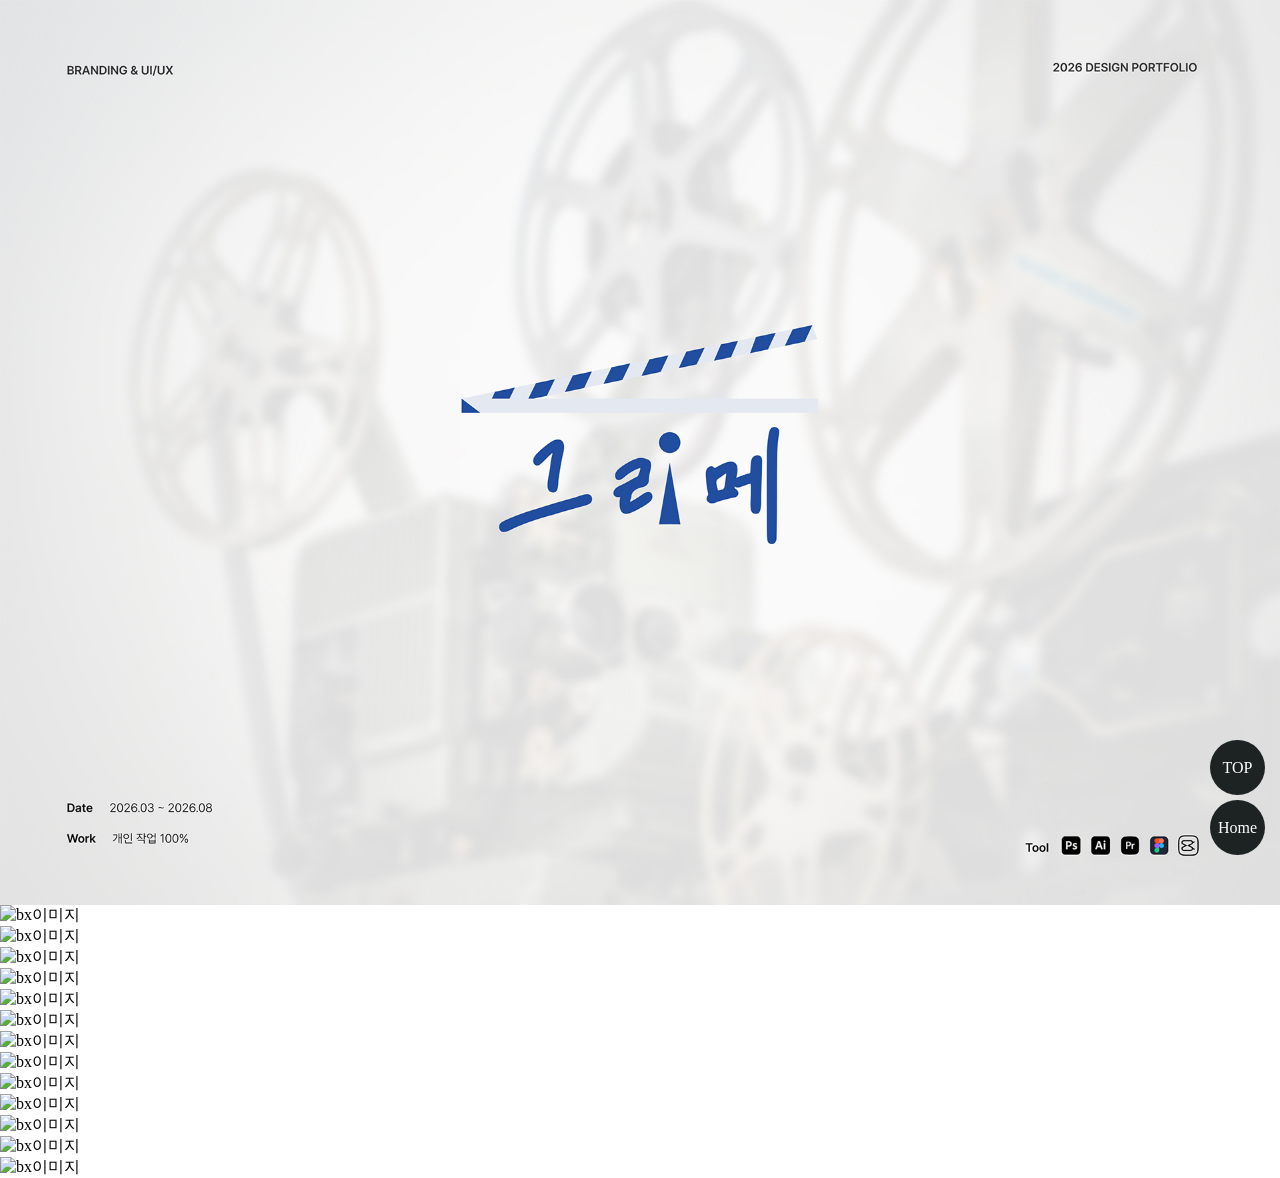
==== brand_planning.html @ ceb39fb2 "0806_5" ====
<!doctype html>
<html>
	<head>
		<title>Grime_planning</title>
		<meta charset="utf-8">
		<meta name="viewport" content="width=device-width, initial-scale=1">
		<meta http-equiv="X-UA-Compatible" content="IE=edge">
		<style>
			*{margin:0; padding:0;}
			a{text-decoration:none;
				color:inherit;}
			img{
				display: block;
				
			}
			.fixed_box{position:fixed;
				bottom:40px;
				right:30px;
				width:40px;}
			#top img{
					width: 100%;
				}
			.home_btn, .top_btn{
				display: inline-block;
				width:55px;
				line-height: 55px;
				background-color: #1d2323;
				text-align: center;
				border-radius:50%;
				margin-bottom:5px;
				color:#fff;
				transition: all 0.5s;
			}
			.fixed_box a:hover{
				background-color: #1d2323;
			}
		</style>
	</head>
	<body>
		<div id="top">
			<img src="./assets/img/brand_planning/Untitled-1_0002_A4 - 03.jpg.jpg" alt="bx이미지"><!--가이드 이미지 경로 지정하기-->
			<img src="./assets/img/brand_planning/Untitled-1_0002_A4 - 04.jpg.jpg" alt="bx이미지"><!--가이드 이미지 경로 지정하기-->
			<img src="./assets/img/brand_planning/Untitled-1_0002_A4 - 05.jpg.jpg" alt="bx이미지"><!--가이드 이미지 경로 지정하기-->
			<img src="./assets/img/brand_planning/Untitled-1_0002_A4 - 06.jpg.jpg" alt="bx이미지"><!--가이드 이미지 경로 지정하기-->
			<img src="./assets/img/brand_planning/Untitled-1_0002_A4 - 07.jpg.jpg" alt="bx이미지"><!--가이드 이미지 경로 지정하기-->
			<img src="./assets/img/brand_planning/Untitled-1_0002_A4 - 08.jpg.jpg" alt="bx이미지"><!--가이드 이미지 경로 지정하기-->
			<img src="./assets/img/brand_planning/Untitled-1_0002_A4 - 09.jpg.jpg" alt="bx이미지"><!--가이드 이미지 경로 지정하기-->
			<img src="./assets/img/brand_planning/Untitled-1_0002_A4 - 10.jpg.jpg" alt="bx이미지"><!--가이드 이미지 경로 지정하기-->
			<img src="./assets/img/brand_planning/Untitled-1_0002_A4 - 11.jpg.jpg" alt="bx이미지"><!--가이드 이미지 경로 지정하기-->
			<img src="./assets/img/brand_planning/Untitled-1_0002_A4 - 12.jpg.jpg" alt="bx이미지"><!--가이드 이미지 경로 지정하기-->
			<img src="./assets/img/brand_planning/Untitled-1_0002_A4 - 13.jpg.jpg" alt="bx이미지"><!--가이드 이미지 경로 지정하기-->
			<img src="./assets/img/brand_planning/Untitled-1_0002_A4 - 14.jpg.jpg" alt="bx이미지"><!--가이드 이미지 경로 지정하기-->
			<img src="./assets/img/brand_planning/Untitled-1_0002_A4 - 15.jpg.jpg" alt="bx이미지"><!--가이드 이미지 경로 지정하기-->
			<img src="./assets/img/brand_planning/Untitled-1_0002_A4 - 16.jpg.jpg" alt="bx이미지"><!--가이드 이미지 경로 지정하기-->
		</div>
		<div class="fixed_box">
			<a href="#top" class="top_btn"><!--href부분은 이미지를 감싼 div에 있는 id이름과 동일하게 설정.-->
				TOP
			</a>
			<a href="./index.html" target="_blank" class="home_btn">
				Home
			</a>
		</div>


		<!--이동시 부드럽게 이동시키기 위해 추가한 구문 시작. script쪽 전부 삭제가능.-->
		<script src="https://code.jquery.com/jquery-1.12.4.min.js" integrity="sha256-ZosEbRLbNQzLpnKIkEdrPv7lOy9C27hHQ+Xp8a4MxAQ=" crossorigin="anonymous"></script>
		<script>
			$(function() {
				$('a[href*="#"]:not([href="#"])').click(function() {
				if (location.pathname.replace(/^\//,'') == this.pathname.replace(/^\//,'') && location.hostname == this.hostname) {
				var target = $(this.hash);
				target = target.length ? target : $('[name=' + this.hash.slice(1) +']');
				if (target.length) {
				$('html, body').animate({
				scrollTop: target.offset().top
				}, 500);//움직이는 시간 조정
				return false;
				}
				}
				});
				});
		</script>
		<!--이동시 부드럽게 이동시키기 위해 추가한 구문 끝. 삭제가능.-->
	</body>
</html>
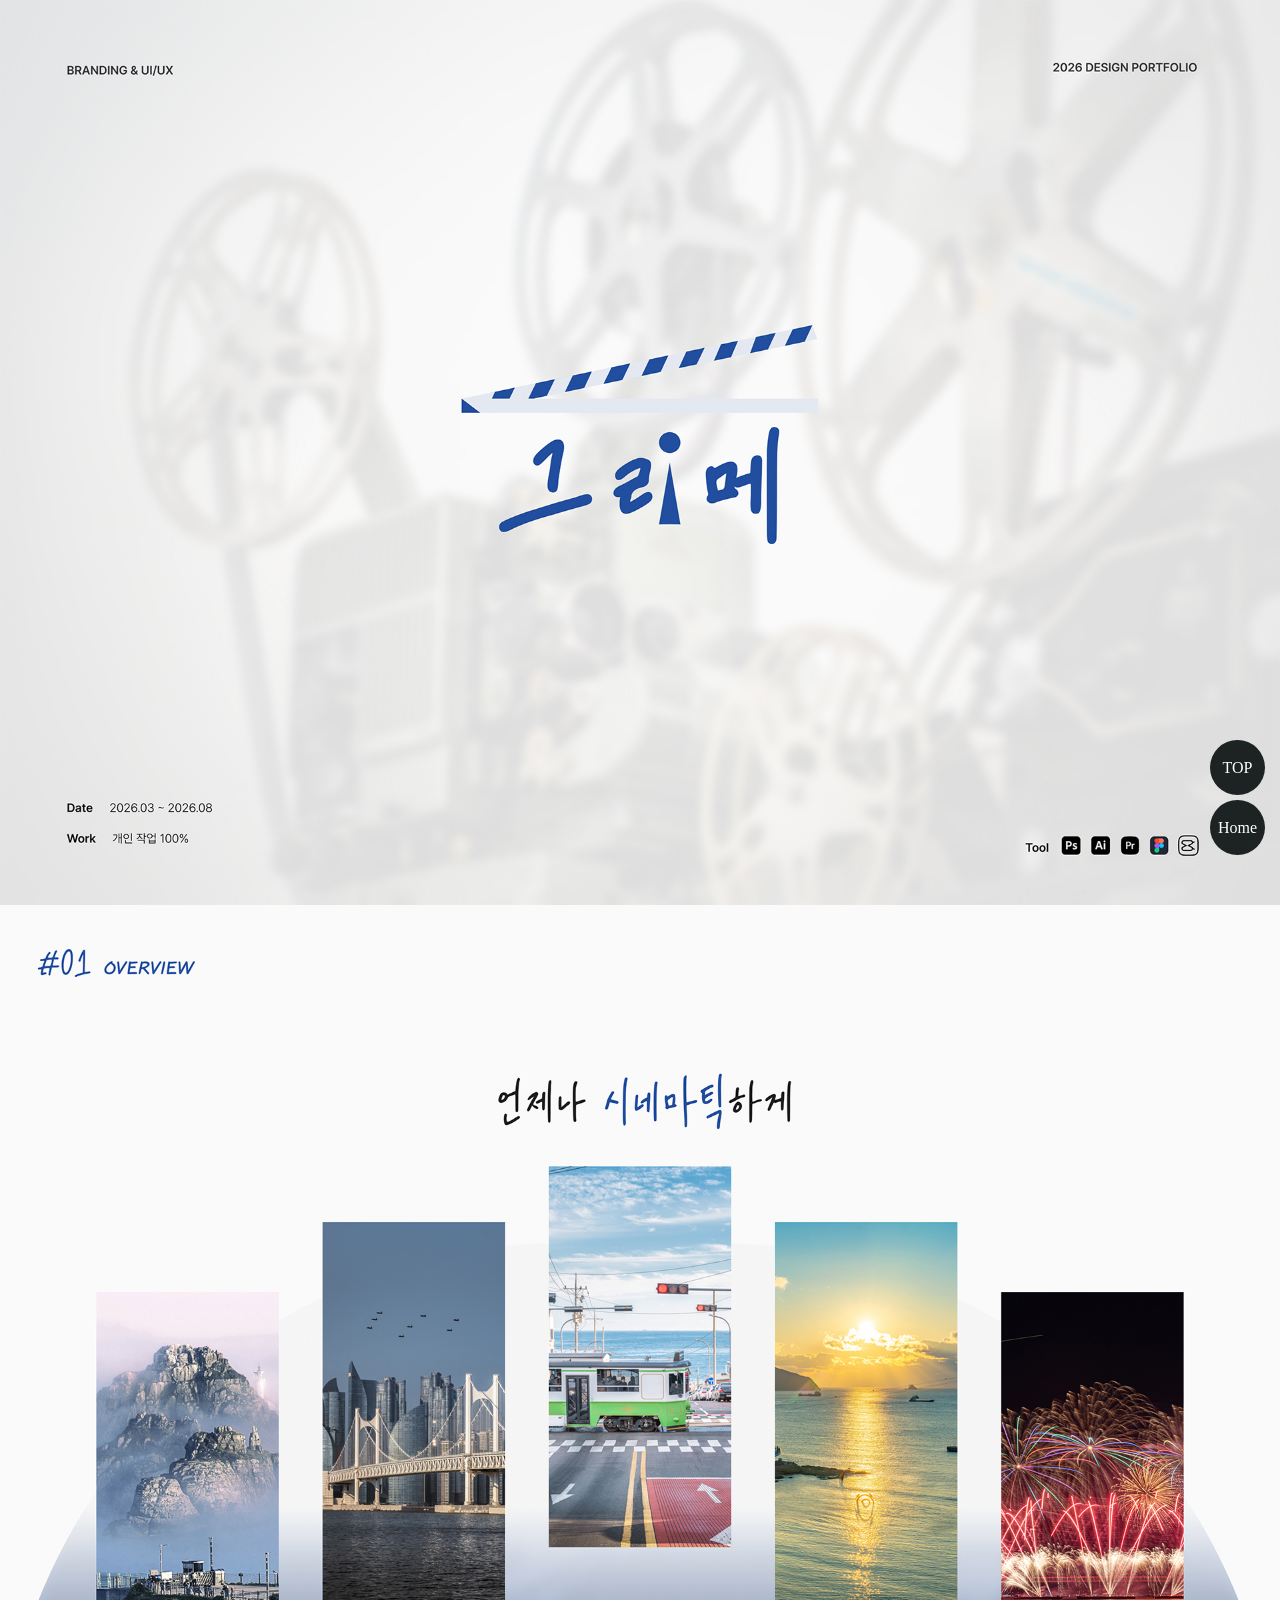
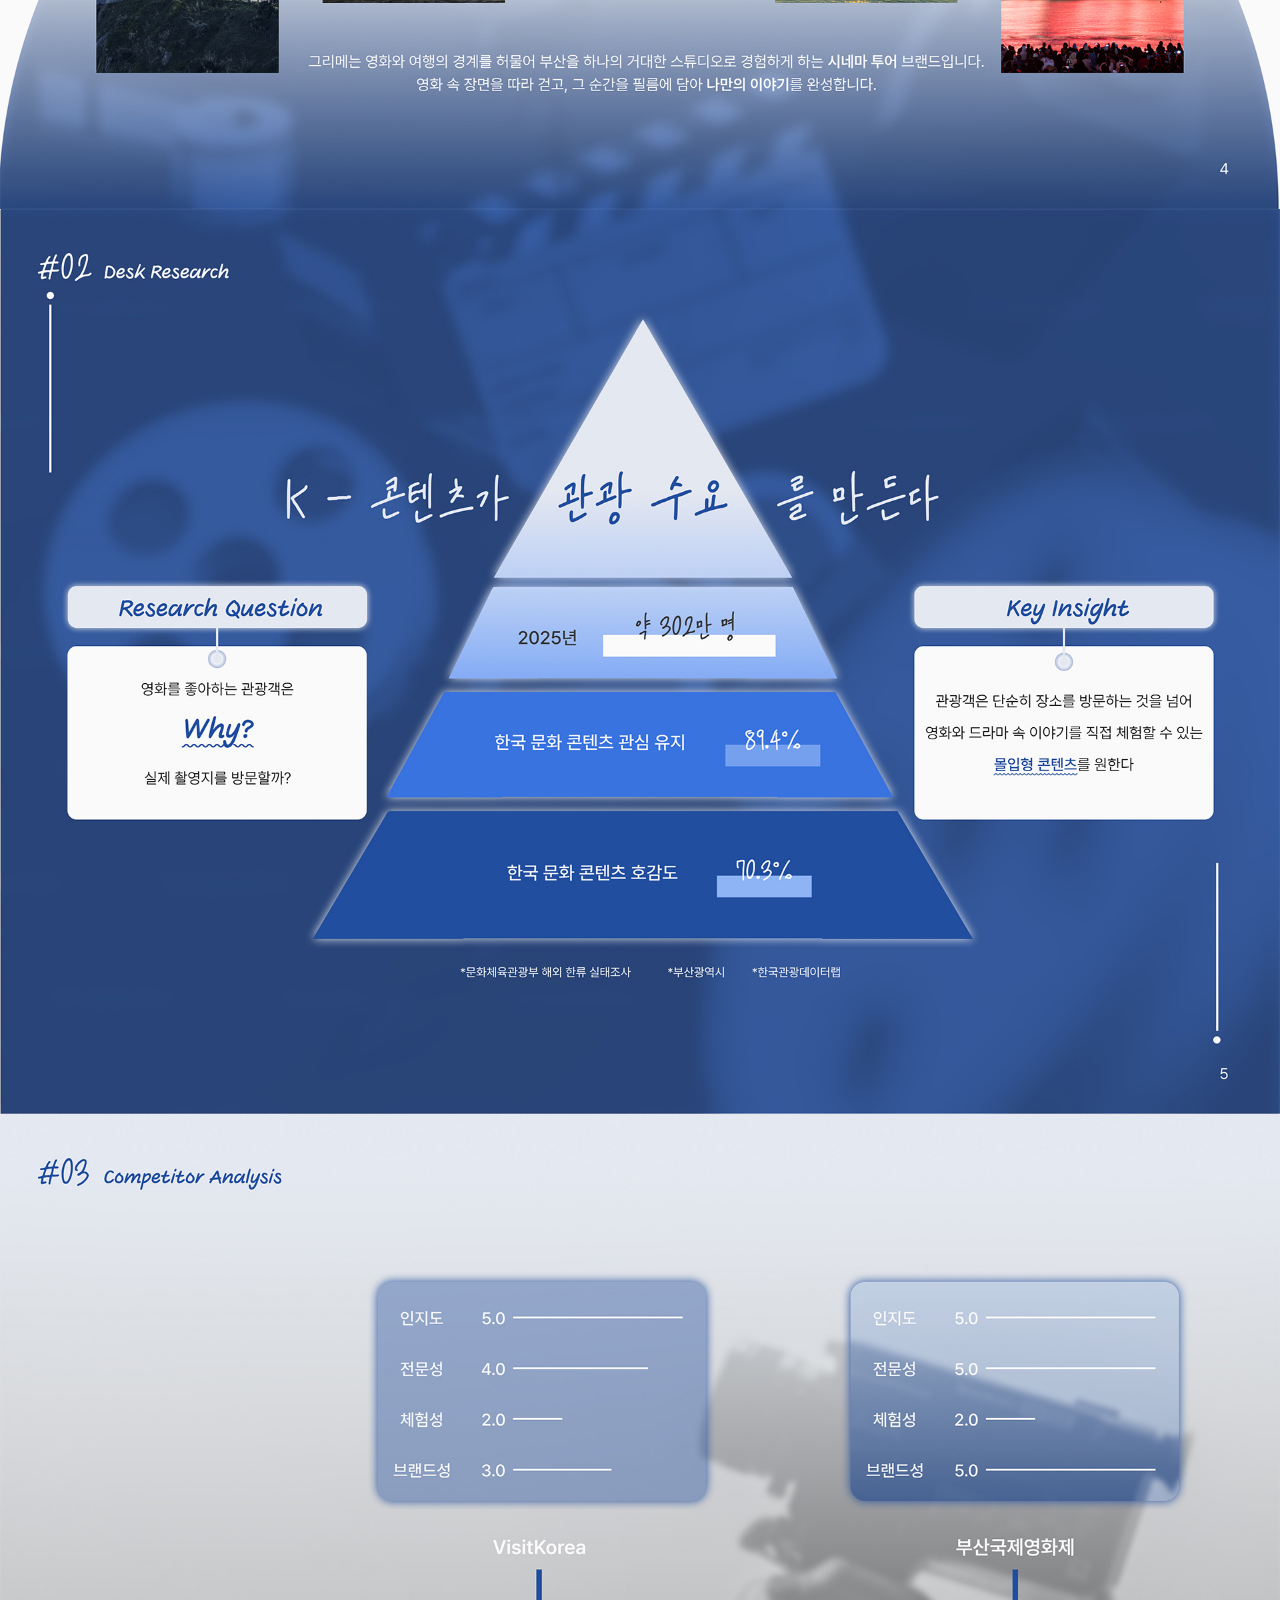
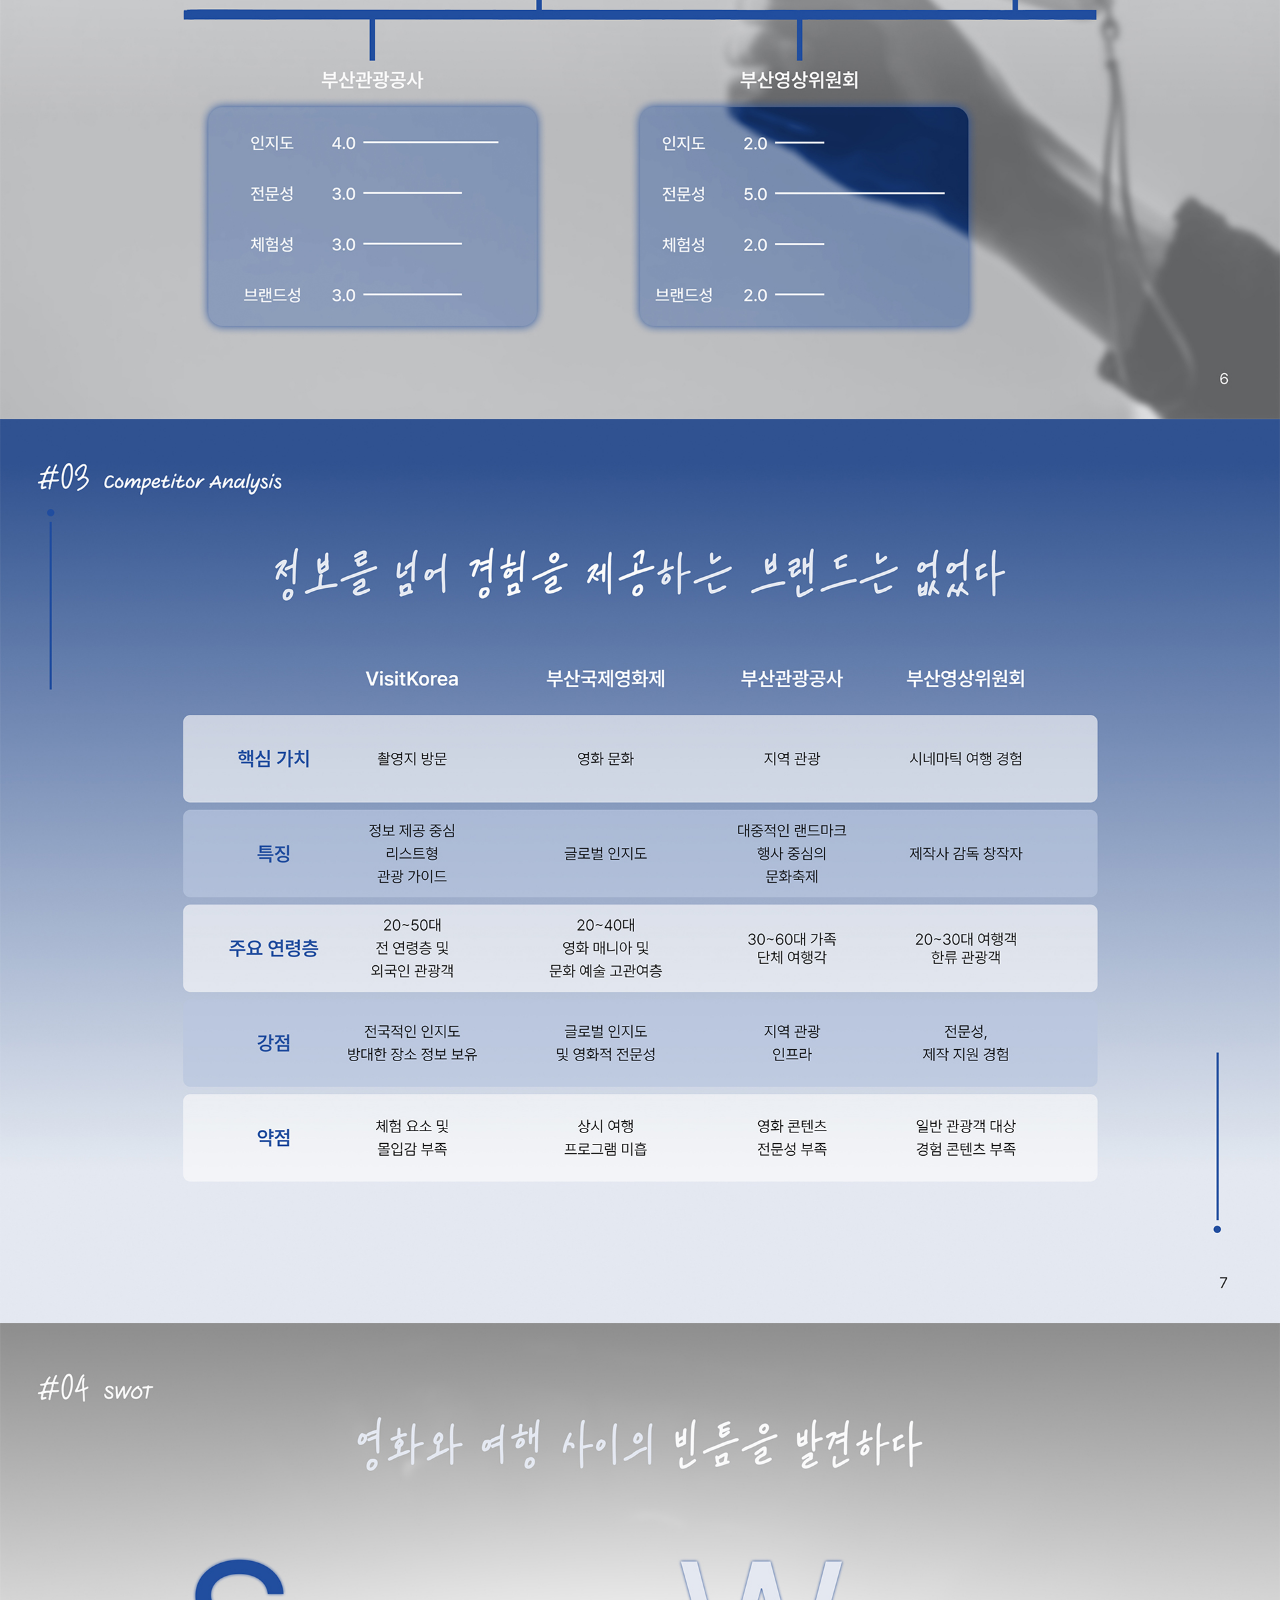
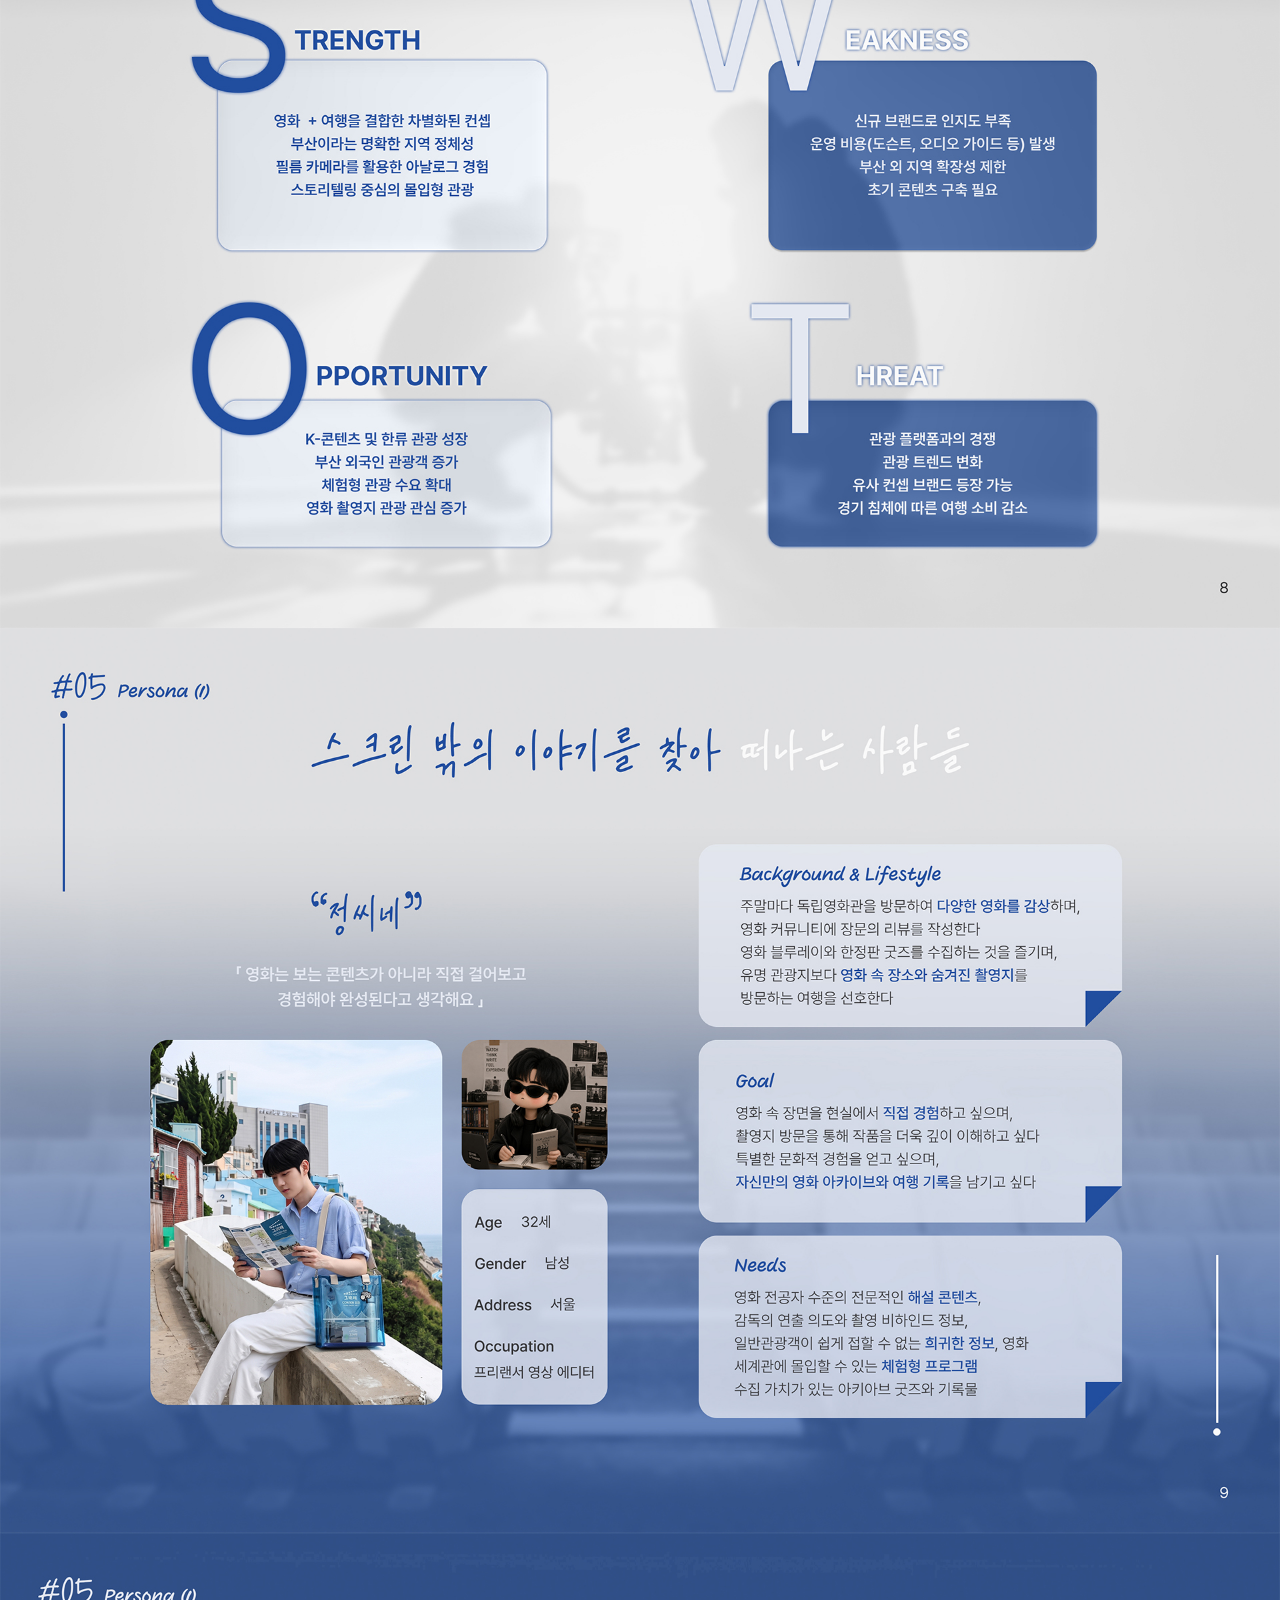
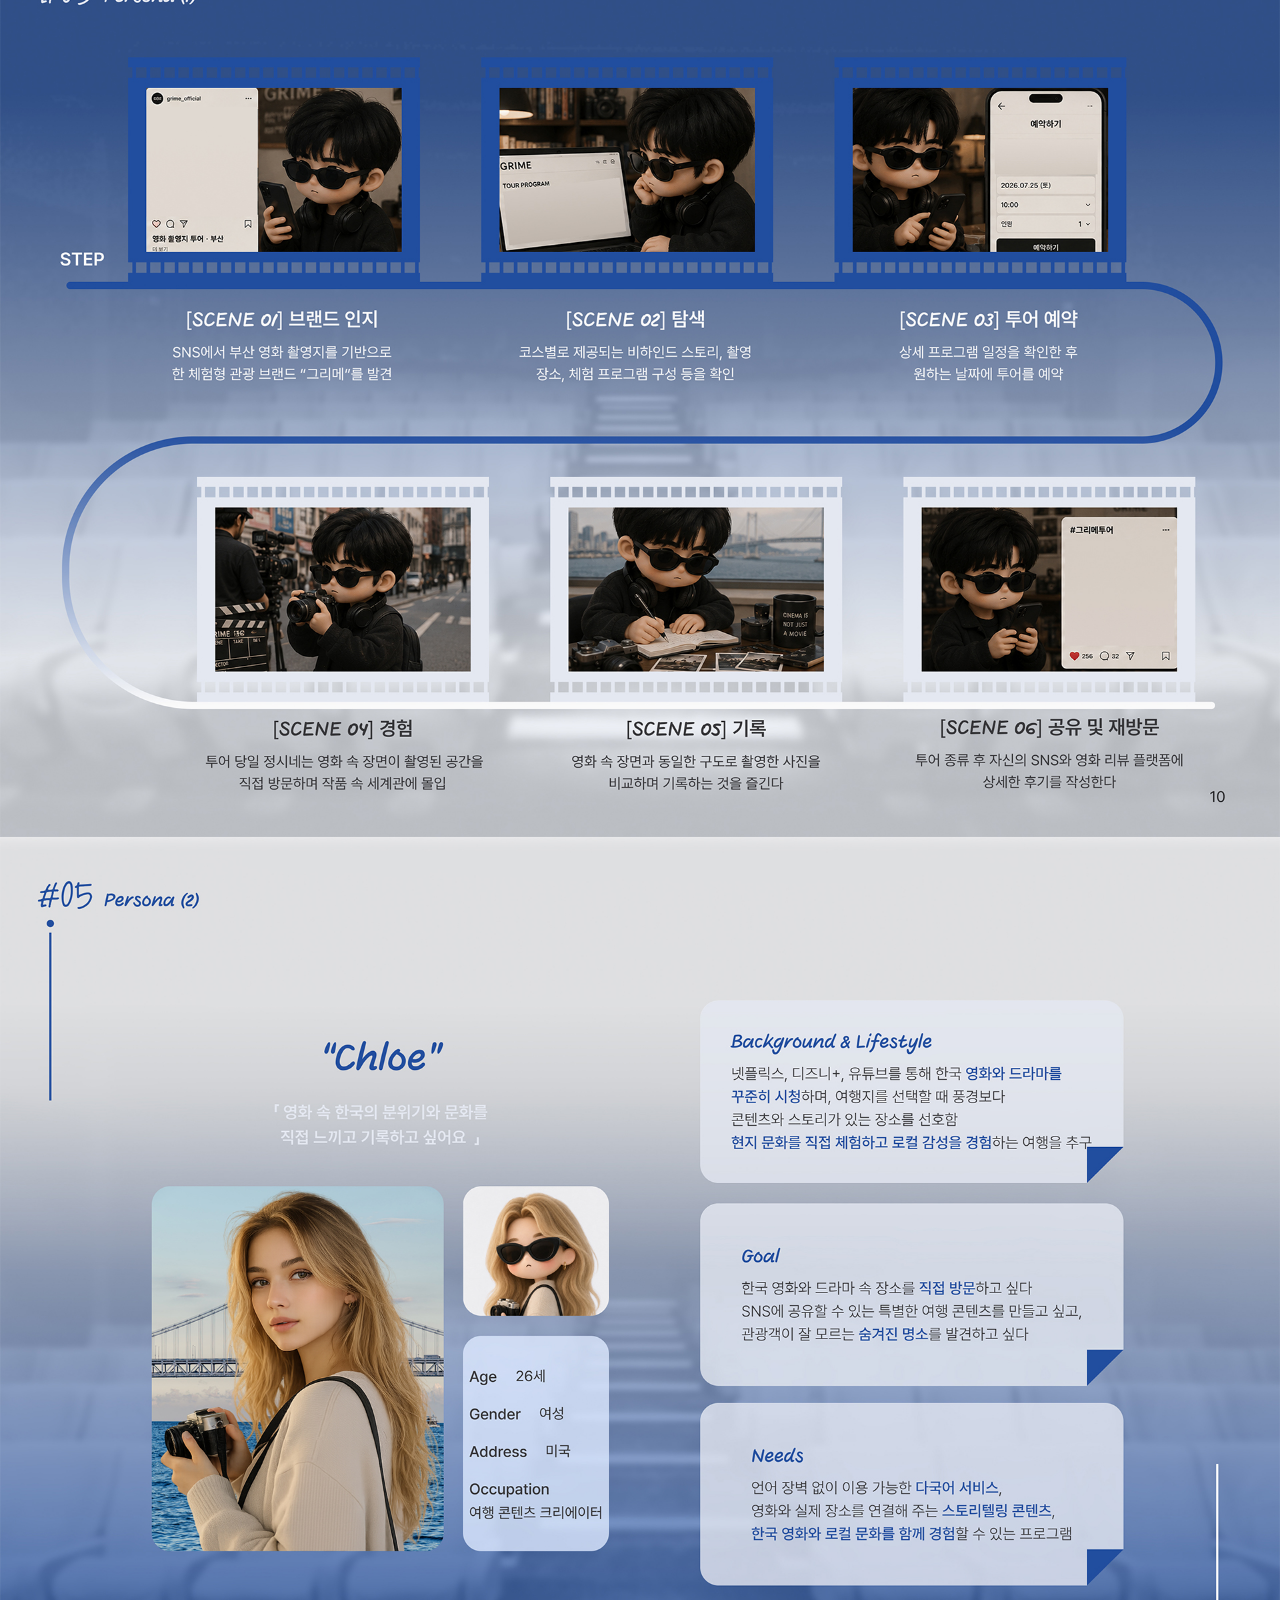
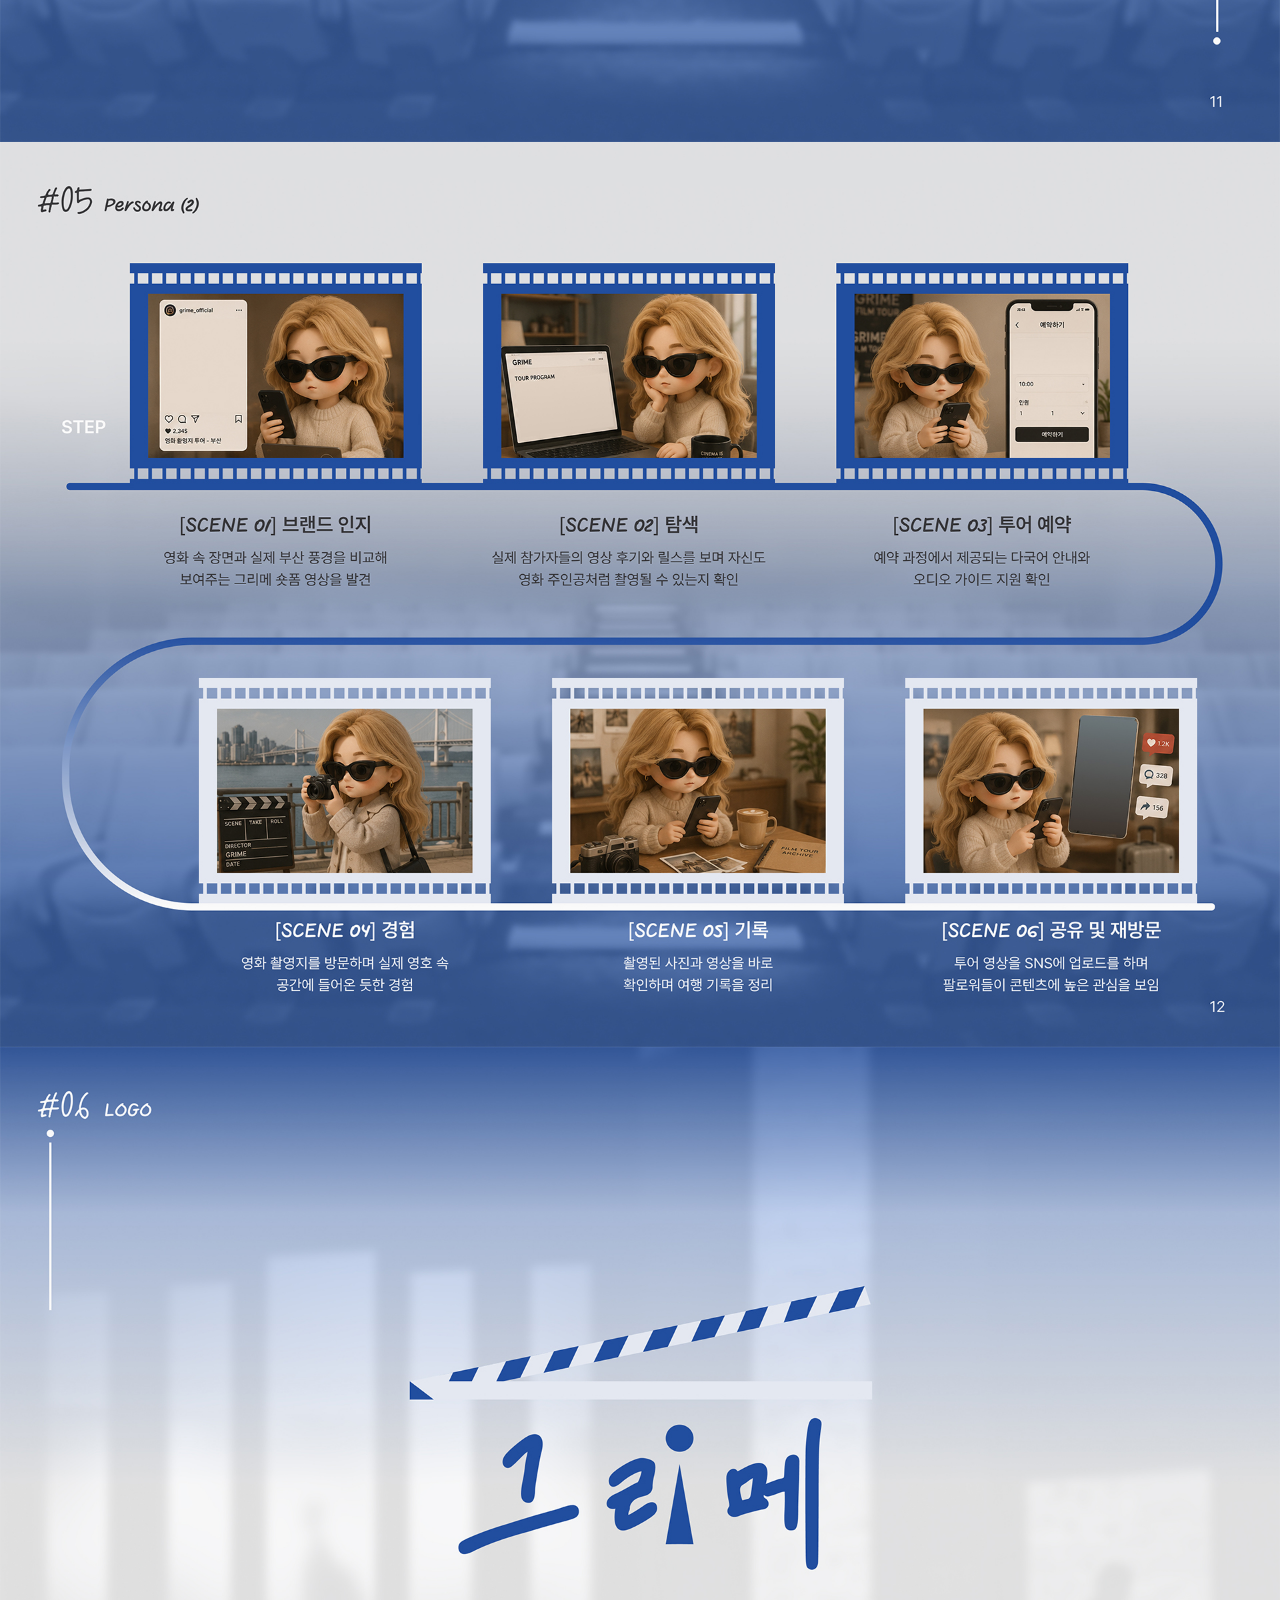
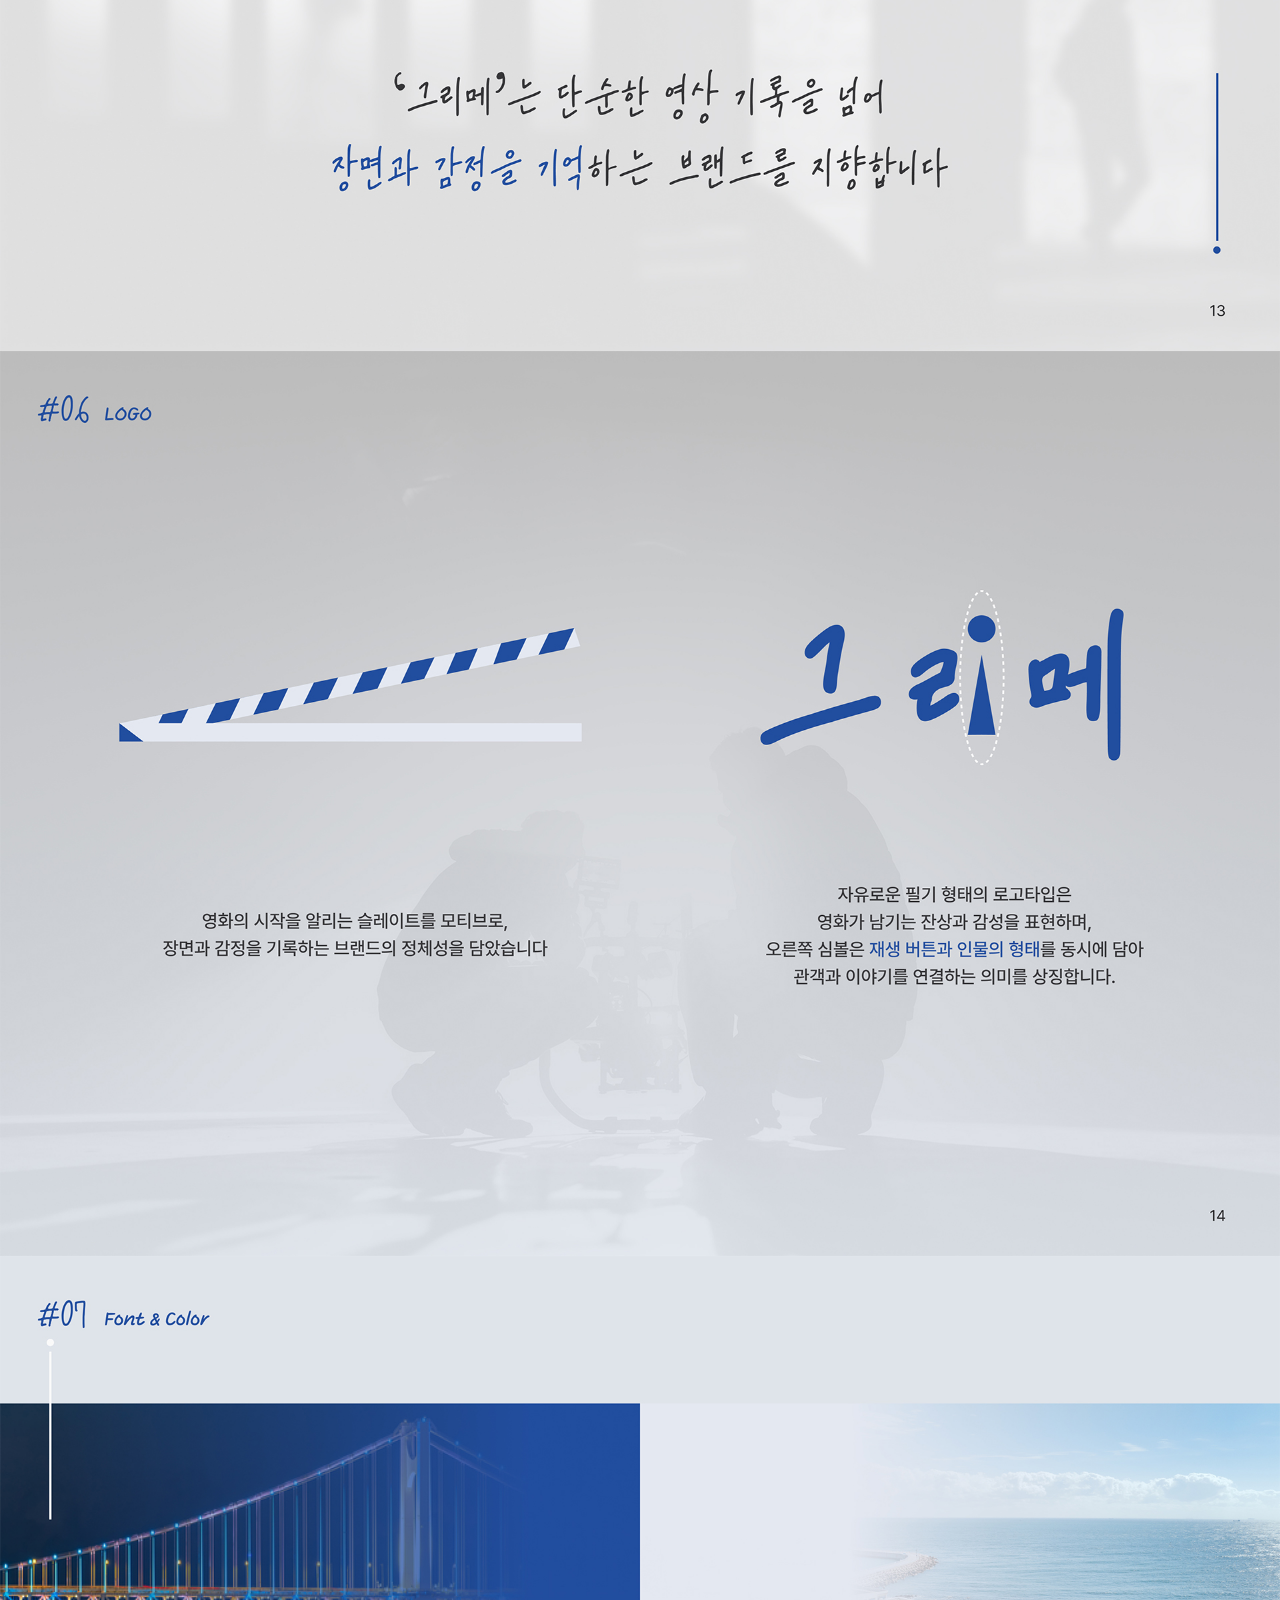
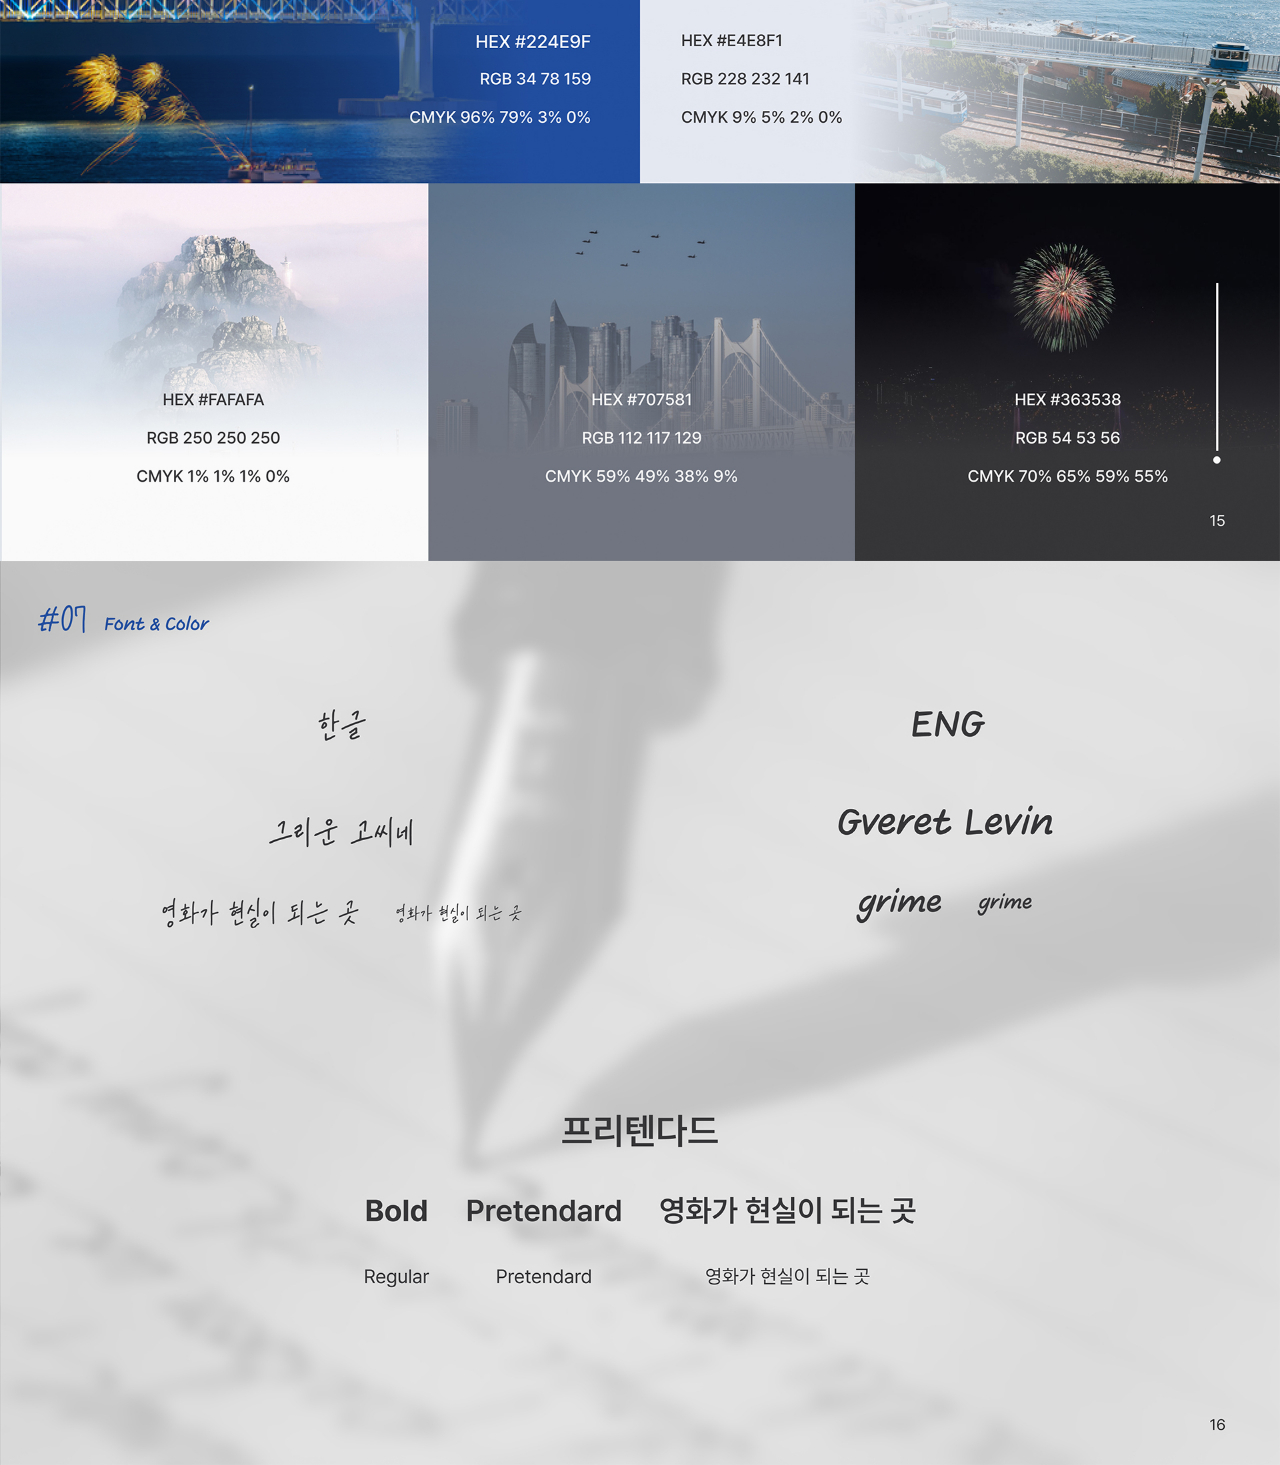
==== commit d7944a4a: "0806_7" ====
--- a/brand_planning.html
+++ b/brand_planning.html
@@ -39,19 +39,19 @@
 	<body>
 		<div id="top">
 			<img src="./assets/img/brand_planning/Untitled-1_0002_A4 - 03.jpg.jpg" alt="bx이미지"><!--가이드 이미지 경로 지정하기-->
-			<img src="./assets/img/brand_planning/Untitled-1_0002_A4 - 04.jpg.jpg" alt="bx이미지"><!--가이드 이미지 경로 지정하기-->
-			<img src="./assets/img/brand_planning/Untitled-1_0002_A4 - 05.jpg.jpg" alt="bx이미지"><!--가이드 이미지 경로 지정하기-->
-			<img src="./assets/img/brand_planning/Untitled-1_0002_A4 - 06.jpg.jpg" alt="bx이미지"><!--가이드 이미지 경로 지정하기-->
-			<img src="./assets/img/brand_planning/Untitled-1_0002_A4 - 07.jpg.jpg" alt="bx이미지"><!--가이드 이미지 경로 지정하기-->
-			<img src="./assets/img/brand_planning/Untitled-1_0002_A4 - 08.jpg.jpg" alt="bx이미지"><!--가이드 이미지 경로 지정하기-->
-			<img src="./assets/img/brand_planning/Untitled-1_0002_A4 - 09.jpg.jpg" alt="bx이미지"><!--가이드 이미지 경로 지정하기-->
-			<img src="./assets/img/brand_planning/Untitled-1_0002_A4 - 10.jpg.jpg" alt="bx이미지"><!--가이드 이미지 경로 지정하기-->
-			<img src="./assets/img/brand_planning/Untitled-1_0002_A4 - 11.jpg.jpg" alt="bx이미지"><!--가이드 이미지 경로 지정하기-->
-			<img src="./assets/img/brand_planning/Untitled-1_0002_A4 - 12.jpg.jpg" alt="bx이미지"><!--가이드 이미지 경로 지정하기-->
-			<img src="./assets/img/brand_planning/Untitled-1_0002_A4 - 13.jpg.jpg" alt="bx이미지"><!--가이드 이미지 경로 지정하기-->
-			<img src="./assets/img/brand_planning/Untitled-1_0002_A4 - 14.jpg.jpg" alt="bx이미지"><!--가이드 이미지 경로 지정하기-->
-			<img src="./assets/img/brand_planning/Untitled-1_0002_A4 - 15.jpg.jpg" alt="bx이미지"><!--가이드 이미지 경로 지정하기-->
-			<img src="./assets/img/brand_planning/Untitled-1_0002_A4 - 16.jpg.jpg" alt="bx이미지"><!--가이드 이미지 경로 지정하기-->
+			<img src="./assets/img/brand_planning/Untitled-1_0003_A4 - 04.jpg.jpg" alt="bx이미지"><!--가이드 이미지 경로 지정하기-->
+			<img src="./assets/img/brand_planning/Untitled-1_0004_A4 - 05.jpg.jpg" alt="bx이미지"><!--가이드 이미지 경로 지정하기-->
+			<img src="./assets/img/brand_planning/Untitled-1_0005_A4 - 06.jpg.jpg" alt="bx이미지"><!--가이드 이미지 경로 지정하기-->
+			<img src="./assets/img/brand_planning/Untitled-1_0006_A4 - 07.jpg.jpg" alt="bx이미지"><!--가이드 이미지 경로 지정하기-->
+			<img src="./assets/img/brand_planning/Untitled-1_0007_A4 - 08.jpg.jpg" alt="bx이미지"><!--가이드 이미지 경로 지정하기-->
+			<img src="./assets/img/brand_planning/Untitled-1_0008_A4 - 09.jpg.jpg" alt="bx이미지"><!--가이드 이미지 경로 지정하기-->
+			<img src="./assets/img/brand_planning/Untitled-1_0009_A4 - 10.jpg.jpg" alt="bx이미지"><!--가이드 이미지 경로 지정하기-->
+			<img src="./assets/img/brand_planning/Untitled-1_0010_A4 - 11.jpg.jpg" alt="bx이미지"><!--가이드 이미지 경로 지정하기-->
+			<img src="./assets/img/brand_planning/Untitled-1_0011_A4 - 12.jpg.jpg" alt="bx이미지"><!--가이드 이미지 경로 지정하기-->
+			<img src="./assets/img/brand_planning/Untitled-1_0012_A4 - 13.jpg.jpg" alt="bx이미지"><!--가이드 이미지 경로 지정하기-->
+			<img src="./assets/img/brand_planning/Untitled-1_0013_A4 - 14.jpg.jpg" alt="bx이미지"><!--가이드 이미지 경로 지정하기-->
+			<img src="./assets/img/brand_planning/Untitled-1_0014_A4 - 15.jpg.jpg" alt="bx이미지"><!--가이드 이미지 경로 지정하기-->
+			<img src="./assets/img/brand_planning/Untitled-1_0015_A4 - 16.jpg.jpg" alt="bx이미지"><!--가이드 이미지 경로 지정하기-->
 		</div>
 		<div class="fixed_box">
 			<a href="#top" class="top_btn"><!--href부분은 이미지를 감싼 div에 있는 id이름과 동일하게 설정.-->
